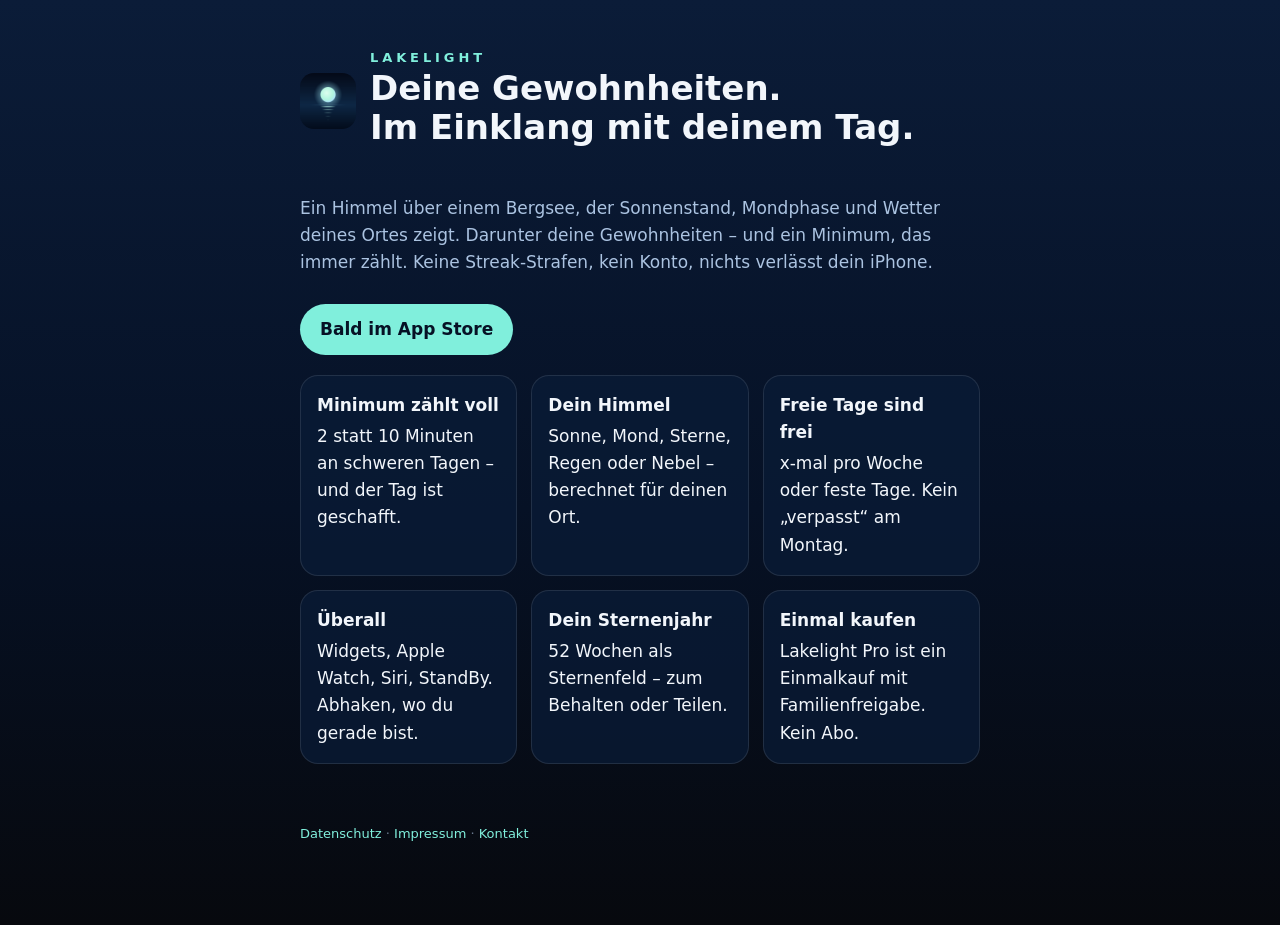
==== index.html @ 3a726f2c "Lakelight Website: Landingpage, Datenschutz, Impressum" ====
<!doctype html>
<html lang="de"><head><meta charset="utf-8"><meta name="viewport" content="width=device-width,initial-scale=1">
<title>Lakelight – Gewohnheiten im Einklang mit deinem Tag</title>
<meta name="description" content="Der ruhige Gewohnheits-Tracker mit einem Himmel, der deinem Tag folgt. Ohne Schuldgefühl, ohne Konto, Einmalkauf.">
<link rel="stylesheet" href="style.css"></head>
<body><main>
<header><img src="icon.png" alt="Lakelight App-Icon"><div><div class="wordmark">LAKELIGHT</div><h1>Deine Gewohnheiten.<br>Im Einklang mit deinem Tag.</h1></div></header>
<p>Ein Himmel über einem Bergsee, der Sonnenstand, Mondphase und Wetter deines Ortes zeigt. Darunter deine Gewohnheiten – und ein Minimum, das immer zählt. Keine Streak-Strafen, kein Konto, nichts verlässt dein iPhone.</p>
<a class="cta" href="#">Bald im App Store</a>
<div class="features">
<div><b>Minimum zählt voll</b>2 statt 10 Minuten an schweren Tagen – und der Tag ist geschafft.</div>
<div><b>Dein Himmel</b>Sonne, Mond, Sterne, Regen oder Nebel – berechnet für deinen Ort.</div>
<div><b>Freie Tage sind frei</b>x-mal pro Woche oder feste Tage. Kein „verpasst“ am Montag.</div>
<div><b>Überall</b>Widgets, Apple Watch, Siri, StandBy. Abhaken, wo du gerade bist.</div>
<div><b>Dein Sternenjahr</b>52 Wochen als Sternenfeld – zum Behalten oder Teilen.</div>
<div><b>Einmal kaufen</b>Lakelight Pro ist ein Einmalkauf mit Familienfreigabe. Kein Abo.</div>
</div>
<footer><a href="datenschutz.html">Datenschutz</a> · <a href="impressum.html">Impressum</a> · <a href="mailto:hallo@lakelight.app">Kontakt</a></footer>
</main></body></html>
---- style.css ----
:root{--bg:#061125;--deep:#07090E;--mint:#80EFDC;--ice:#70CBFF;--muted:#ABC3E1;--text:#F2F6FB;--surface:rgba(11,28,56,.72)}
*{box-sizing:border-box}html{color-scheme:dark}
body{margin:0;background:linear-gradient(180deg,#0B1C38 0%,var(--bg) 55%,var(--deep) 100%);color:var(--text);font:17px/1.6 -apple-system,BlinkMacSystemFont,"SF Pro Text",Inter,system-ui,sans-serif;min-height:100vh}
main{max-width:720px;margin:0 auto;padding:48px 20px 80px}
header{display:flex;align-items:center;gap:14px;margin-bottom:40px}
header img{width:56px;height:56px;border-radius:14px}
.wordmark{font-size:13px;font-weight:600;letter-spacing:.3em;color:var(--mint)}
h1{font-size:34px;line-height:1.15;margin:0 0 8px;font-weight:600}
h2{font-size:20px;margin:40px 0 10px;font-weight:600}
p,li{color:var(--muted)}strong{color:var(--text)}
.card{background:var(--surface);border:1px solid rgba(255,255,255,.12);border-radius:22px;padding:22px 24px;margin:18px 0;backdrop-filter:blur(14px)}
a{color:var(--mint);text-decoration:none}a:hover{text-decoration:underline}
footer{margin-top:60px;font-size:13px;color:rgba(171,195,225,.6)}
.cta{display:inline-block;background:var(--mint);color:var(--bg);font-weight:600;padding:12px 20px;border-radius:999px;margin-top:10px}
.features{display:grid;grid-template-columns:repeat(auto-fit,minmax(200px,1fr));gap:14px;margin-top:20px}
.features div{background:var(--surface);border:1px solid rgba(255,255,255,.1);border-radius:18px;padding:16px}
.features b{display:block;color:var(--text);margin-bottom:4px}
small{color:rgba(171,195,225,.7)}
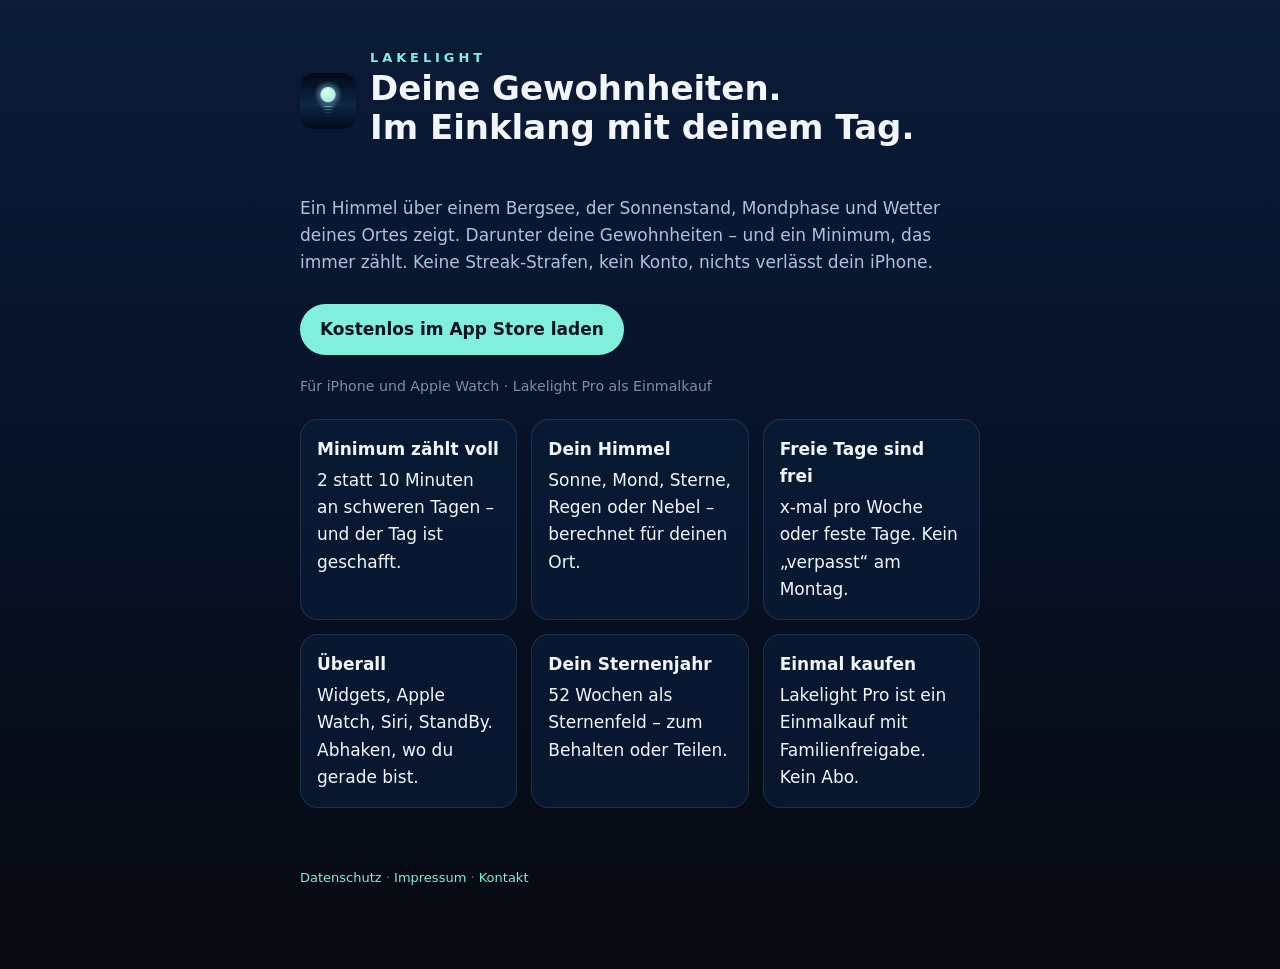
==== commit f16286a9: "App Store link: Lakelight is live" ====
--- a/index.html
+++ b/index.html
@@ -2,11 +2,13 @@
 <html lang="de"><head><meta charset="utf-8"><meta name="viewport" content="width=device-width,initial-scale=1">
 <title>Lakelight – Gewohnheiten im Einklang mit deinem Tag</title>
 <meta name="description" content="Der ruhige Gewohnheits-Tracker mit einem Himmel, der deinem Tag folgt. Ohne Schuldgefühl, ohne Konto, Einmalkauf.">
+<meta name="apple-itunes-app" content="app-id=6825932950">
 <link rel="stylesheet" href="style.css"></head>
 <body><main>
 <header><img src="icon.png" alt="Lakelight App-Icon"><div><div class="wordmark">LAKELIGHT</div><h1>Deine Gewohnheiten.<br>Im Einklang mit deinem Tag.</h1></div></header>
 <p>Ein Himmel über einem Bergsee, der Sonnenstand, Mondphase und Wetter deines Ortes zeigt. Darunter deine Gewohnheiten – und ein Minimum, das immer zählt. Keine Streak-Strafen, kein Konto, nichts verlässt dein iPhone.</p>
-<a class="cta" href="#">Bald im App Store</a>
+<a class="cta" href="https://apps.apple.com/app/lakelight/id6825932950">Kostenlos im App Store laden</a>
+<p><small>Für iPhone und Apple Watch · Lakelight Pro als Einmalkauf</small></p>
 <div class="features">
 <div><b>Minimum zählt voll</b>2 statt 10 Minuten an schweren Tagen – und der Tag ist geschafft.</div>
 <div><b>Dein Himmel</b>Sonne, Mond, Sterne, Regen oder Nebel – berechnet für deinen Ort.</div>
